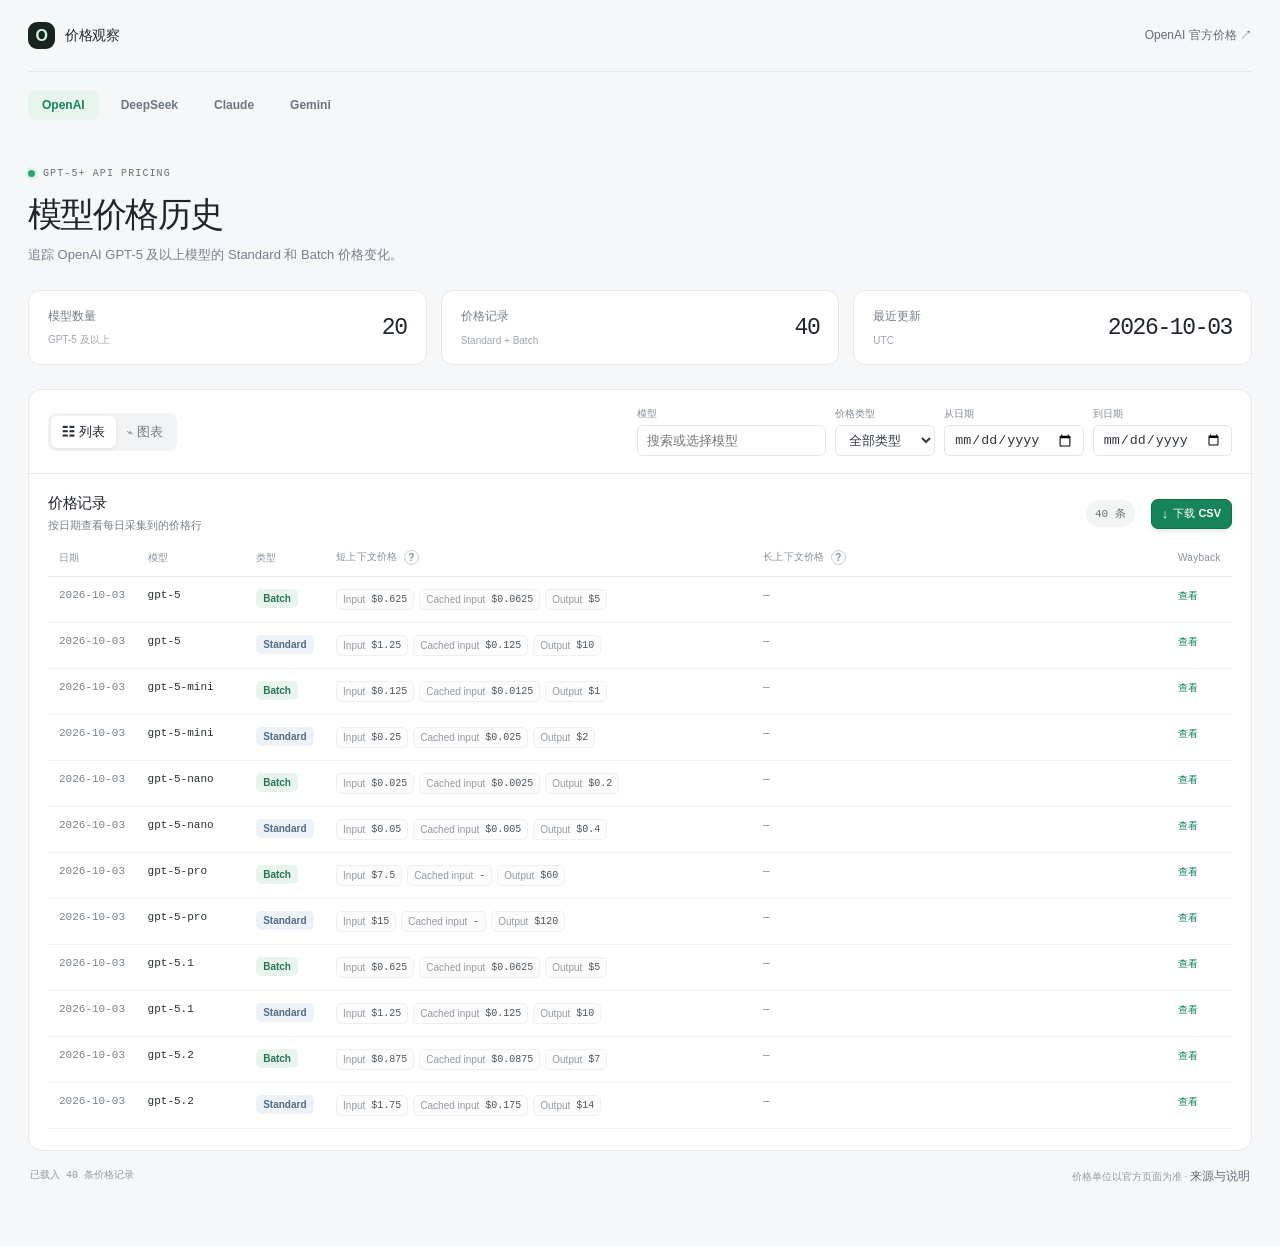
==== index.html @ 5eba77a4 "Unify archive link labels and explain pending captures" ====
<!doctype html>
<html lang="zh-CN">
  <head>
    <meta charset="utf-8">
    <meta name="viewport" content="width=device-width, initial-scale=1">
    <meta name="theme-color" content="#f6f7f9">
    <meta name="description" content="OpenAI GPT-5 及以上模型 API 价格历史">
    <title>OpenAI API 价格历史</title>
    <link rel="stylesheet" href="styles.css?v=ac58289c6f12">
    <script type="module" src="app.js?v=070aec556524"></script>
  </head>
  <body>
    <main class="shell">
      <header class="topbar">
        <a class="brand" href="./" aria-label="OpenAI API 价格历史首页">
          <span class="brand-mark">O</span>
          <span>价格观察</span>
        </a>
        <a class="source-link" href="https://developers.openai.com/api/docs/pricing?latest-pricing=batch" target="_blank" rel="noreferrer">OpenAI 官方价格 ↗</a>
      </header>

      <nav class="provider-nav" aria-label="服务商">
        <a href="./" aria-current="page">OpenAI</a>
        <a href="deepseek/">DeepSeek</a>
        <a href="claude/">Claude</a>
        <a href="gemini/">Gemini</a>
      </nav>

      <section class="intro">
        <div class="eyebrow"><span class="live-dot"></span> GPT-5+ API PRICING</div>
        <h1>模型价格历史</h1>
        <p>追踪 OpenAI GPT-5 及以上模型的 Standard 和 Batch 价格变化。</p>
      </section>

      <section class="summary" aria-label="数据概览">
        <article class="summary-card"><span>模型数量</span><strong id="model-count">—</strong><small>GPT-5 及以上</small></article>
        <article class="summary-card"><span>价格记录</span><strong id="record-count">—</strong><small>Standard + Batch</small></article>
        <article class="summary-card"><span>最近更新</span><strong id="latest-date">—</strong><small>UTC</small></article>
      </section>

      <section class="workspace">
        <div class="toolbar">
          <div class="view-switch" role="tablist" aria-label="展示方式">
            <button class="view-button active" data-view="list" role="tab" aria-selected="true">☷ <span>列表</span></button>
            <button class="view-button" data-view="chart" role="tab" aria-selected="false">⌁ <span>图表</span></button>
          </div>
          <div class="filters">
            <div class="model-filter">
              <label for="model-filter">模型</label>
              <div id="model-picker" class="model-picker">
                <input id="model-filter" type="search" role="combobox" aria-autocomplete="list" aria-expanded="false" aria-controls="model-options" placeholder="搜索或选择模型" autocomplete="off">
                <div id="model-options" class="model-options" role="listbox" hidden></div>
              </div>
            </div>
            <label>价格类型<select id="mode-filter"><option value="all">全部类型</option><option>Standard</option><option>Batch</option></select></label>
            <label>从日期<input id="from-filter" type="date"></label>
            <label>到日期<input id="to-filter" type="date"></label>
          </div>
        </div>

        <div id="list-view" class="view-panel">
          <div class="panel-heading">
            <div><h2>价格记录</h2><p>按日期查看每日采集到的价格行</p></div>
            <div class="panel-actions"><span id="visible-count" class="count-pill">0 条</span><span id="export-status" class="export-status" aria-live="polite"></span><button id="export-csv" class="export-button" type="button"><span aria-hidden="true">↓</span> 下载 CSV</button></div>
          </div>
          <div class="table-wrap">
            <table>
              <thead><tr><th>日期</th><th>模型</th><th>类型</th><th>短上下文价格 <button type="button" class="price-help" data-price-help aria-label="短上下文价格说明">?</button></th><th>长上下文价格 <button type="button" class="price-help" data-price-help aria-label="长上下文价格说明">?</button></th><th>Wayback</th></tr></thead>
              <tbody id="price-rows"><tr><td colspan="6" class="empty">正在读取价格历史…</td></tr></tbody>
            </table>
          </div>
        </div>

        <div id="chart-view" class="view-panel" hidden>
          <div class="panel-heading chart-heading">
            <div><h2>价格走势</h2><p>比较模型在所选价格类型和价格列下的每日变化</p></div>
            <label class="metric-select">价格列<select id="metric-filter"></select></label>
          </div>
          <div class="chart-wrap"><canvas id="price-chart" aria-label="模型价格历史折线图"></canvas></div>
          <div id="chart-legend" class="legend"></div>
          <p id="chart-empty" class="empty chart-empty" hidden>当前筛选条件没有可绘制的价格数据。</p>
        </div>
      </section>

      <footer><span id="status">正在载入数据…</span><span>价格单位以官方页面为准 · <a href="https://developers.openai.com/api/docs/pricing?latest-pricing=batch" target="_blank" rel="noreferrer">来源与说明</a></span></footer>
    </main>
  </body>
</html>
---- styles.css ----
:root{font-family:"DM Sans","Noto Sans SC",-apple-system,BlinkMacSystemFont,"Segoe UI",sans-serif;color:#20252d;background:#f6f7f9;font-synthesis:none;text-rendering:optimizeLegibility;--muted:#777f8b;--line:#e7e9ed;--green:#16845b;--green-pale:#e8f5ef;--surface:#fff;--mono:"DM Mono",ui-monospace,SFMono-Regular,Menlo,monospace}
*{box-sizing:border-box}body{margin:0;min-width:320px}.shell{width:100%;max-width:none;margin:0 auto;padding:0 28px 44px}.topbar{height:72px;display:flex;align-items:center;justify-content:space-between;border-bottom:1px solid var(--line)}a{color:inherit}.brand{display:flex;align-items:center;gap:10px;text-decoration:none;font-size:14px;font-weight:700;letter-spacing:-.02em}.brand-mark{display:grid;place-items:center;width:27px;height:27px;border-radius:9px;background:#19231f;color:#c8f4df;font-size:16px;font-weight:600}.source-link,footer a{color:#626c78;text-decoration:none;font-size:12px}.source-link:hover,footer a:hover{color:var(--green)}.intro{padding:48px 0 26px}.eyebrow{display:flex;align-items:center;gap:8px;color:#68736e;font:500 10px var(--mono);letter-spacing:.11em}.live-dot{width:7px;height:7px;background:#26a56d;border-radius:50%;box-shadow:0 0 0 3px #e0f2e9}.intro h1{font-size:34px;letter-spacing:-.045em;margin:13px 0 8px;font-weight:650}.intro p,.panel-heading p{color:var(--muted);font-size:13px;margin:0}.summary{display:grid;grid-template-columns:repeat(3,1fr);gap:14px;margin-bottom:24px}.summary-card{background:var(--surface);border:1px solid var(--line);border-radius:12px;padding:17px 19px;display:grid;grid-template-columns:1fr auto;grid-template-rows:auto auto;gap:8px}.summary-card span{color:var(--muted);font-size:12px}.summary-card strong{grid-column:2;grid-row:1/3;font:500 23px var(--mono);align-self:center;letter-spacing:-.06em}.summary-card small{font-size:10px;color:#a0a6ae}.workspace{background:var(--surface);border:1px solid var(--line);border-radius:14px;overflow:hidden}.toolbar{padding:17px 19px;border-bottom:1px solid var(--line);display:flex;align-items:center;justify-content:space-between;gap:18px}.view-switch{background:#f1f3f4;padding:3px;border-radius:8px;display:flex;flex:none}.view-button{border:0;background:transparent;border-radius:6px;padding:7px 11px;font:500 12px inherit;color:#737b85;cursor:pointer}.view-button.active{background:#fff;color:#242a31;box-shadow:0 1px 3px #18202a18}.filters{display:flex;align-items:center;gap:9px}.filters label,.metric-select{display:grid;gap:4px;font-size:10px;color:#838a94}.filters select,.filters input,.metric-select select{height:31px;border:1px solid #e3e6e9;border-radius:6px;background:#fff;color:#333a43;padding:0 9px;font:500 11px inherit;min-width:100px;outline-color:#86caaa}.filters input{min-width:124px}.view-panel{padding:20px 19px 10px}.view-panel[hidden]{display:none}.panel-heading{display:flex;align-items:center;justify-content:space-between;margin:0 0 17px}.panel-heading h2{font-size:15px;margin:0 0 5px;letter-spacing:-.02em}.panel-heading p{font-size:11px}.count-pill{font:11px var(--mono);color:#66706b;background:#f2f5f3;border-radius:20px;padding:6px 9px}.table-wrap{overflow:auto;max-height:590px}table{width:100%;border-collapse:collapse;min-width:960px}th{text-align:left;color:#8a919a;font-weight:500;font-size:10px;letter-spacing:.025em;padding:0 11px 11px;border-bottom:1px solid var(--line);position:sticky;top:0;background:#fff}td{padding:12px 11px;border-bottom:1px solid #f0f1f3;font-size:11px;vertical-align:top}tbody tr:hover{background:#fbfcfb}.unit-note{font-weight:400;color:#adb2b9;margin-left:6px}.date-cell{font:11px var(--mono);color:#79818a;white-space:nowrap}.model-name{font:500 11px var(--mono);color:#28322d;white-space:nowrap}.mode-badge{display:inline-flex;align-items:center;border-radius:5px;padding:4px 7px;font-size:10px;font-weight:600;white-space:nowrap}.mode-standard{background:#edf2f8;color:#506b88}.mode-batch{background:var(--green-pale);color:#287651}.price-values{display:flex;flex-wrap:wrap;gap:5px;max-width:590px}.price-chip{display:inline-flex;gap:6px;align-items:center;border:1px solid #edf0f1;border-radius:5px;padding:4px 6px;background:#fcfcfc;font:10px var(--mono);color:#4d565f;white-space:nowrap}.price-chip b{font-family:"DM Sans","Noto Sans SC",sans-serif;font-weight:500;color:#939aa2}.empty{text-align:center;color:#858d97;padding:38px 10px!important;font-size:12px}.chart-heading{align-items:flex-end}.metric-select{font-size:10px}.metric-select select{min-width:190px}.chart-wrap{width:100%;height:350px;position:relative}.chart-wrap canvas{width:100%;height:100%;display:block}.legend{display:flex;justify-content:center;gap:16px;flex-wrap:wrap;padding:12px 0 20px}.legend-item{display:flex;align-items:center;gap:7px;color:#68717c;font-size:10px}.legend-swatch{width:16px;height:3px;border-radius:3px}.chart-empty{padding:28px 10px!important}footer{display:flex;justify-content:space-between;gap:20px;color:#9299a2;font-size:10px;padding:17px 2px}footer span:first-child{font-family:var(--mono)}
@media(max-width:900px){.shell{padding-left:20px;padding-right:20px}.toolbar{align-items:flex-start;flex-direction:column}.filters{width:100%;flex-wrap:wrap}.filters label{flex:1;min-width:125px}.filters select,.filters input{width:100%}.chart-wrap{height:300px}}
@media(max-width:560px){.shell{padding:0 14px 28px}.topbar{height:60px}.intro{padding:34px 0 22px}.intro h1{font-size:29px}.summary{gap:7px}.summary-card{padding:12px 10px;gap:6px}.summary-card span{font-size:10px}.summary-card strong{font-size:17px}.summary-card small{font-size:9px}.view-panel{padding:16px 12px 8px}.toolbar{padding:13px 12px}.filters{gap:7px}.filters label{min-width:calc(50% - 7px)}.chart-heading{align-items:flex-start;gap:12px;flex-direction:column}.metric-select,.metric-select select{width:100%}.chart-wrap{height:260px}footer{flex-direction:column;gap:7px}}
.model-filter{display:grid;gap:4px;flex:1;min-width:145px}.model-filter label{font-size:10px;color:#838a94}.model-picker{position:relative;width:100%}.model-picker input{width:100%;height:31px;border:1px solid #e3e6e9;border-radius:6px;background:#fff;color:#333a43;padding:0 9px;font:500 11px inherit;min-width:0;outline-color:#86caaa}.model-options{position:absolute;z-index:30;top:calc(100% + 8px);left:50%;transform:translateX(-50%);width:min(390px,calc(100vw - 36px));max-height:min(320px,50vh);overflow:auto;padding:7px;background:#f8fcfc;border:1px solid #e5eded;border-radius:13px;box-shadow:0 12px 28px #14252220}.model-options[hidden]{display:none}.model-option{display:block;width:100%;min-height:42px;padding:10px 14px;border:0;border-radius:8px;background:transparent;color:#202a2e;text-align:left;font:600 12px inherit;cursor:pointer}.model-option:hover,.model-option.highlighted{background:#e9f3f1}.model-option[aria-selected="true"]{color:var(--green)}.model-options-empty{padding:14px;color:var(--muted);font-size:12px;text-align:center}.panel-actions{display:flex;align-items:center;gap:8px}.export-status{font-size:10px;color:#68736e;white-space:nowrap}.export-button{height:30px;border:1px solid #126b4b;border-radius:7px;background:var(--green);color:#fff;padding:0 10px;font:600 11px inherit;cursor:pointer;box-shadow:0 2px 5px #16845b24;transition:background .15s,border-color .15s,transform .15s}.export-button:hover{background:#106b49;border-color:#0d603f;transform:translateY(-1px)}.export-button:focus-visible{outline:3px solid #a8dfc3;outline-offset:2px}.export-button span{font-size:13px;vertical-align:-1px;margin-right:2px}
table{min-width:960px}.archive-link{color:var(--green);font-size:10px;text-decoration:none;white-space:nowrap}.archive-link:hover{text-decoration:underline}
[hidden]{display:none!important}.provider-nav{display:flex;gap:8px;flex-wrap:wrap;padding-top:18px}.provider-nav a{padding:8px 14px;border-radius:8px;text-decoration:none;color:#6c7580;font-size:12px;font-weight:600}.provider-nav a:hover{background:#eef1f2}.provider-nav a[aria-current="page"]{background:var(--green-pale);color:var(--green)}.mode-other{background:#f1edf8;color:#72608d}.provider-price-values{max-width:none;gap:5px}.provider-price-values .price-chip{white-space:normal;align-items:baseline;line-height:1.5}.provider-price-values .price-chip b{flex:none}.provider-price-values .price-chip span{overflow-wrap:anywhere}body[data-provider] td:nth-child(4){width:60%}.model-option{font-family:inherit;font-size:12px;font-weight:600}.export-button{font-family:inherit;font-size:11px;font-weight:600}

.price-help{display:inline-flex;align-items:center;justify-content:center;width:15px;height:15px;margin-left:3px;padding:0;border:1px solid #c6cdd2;border-radius:50%;background:#fff;color:#849099;font:600 10px sans-serif;cursor:help;vertical-align:middle}.price-help:hover,.price-help:focus-visible{border-color:var(--green);color:var(--green)}.price-help-popover{position:fixed;z-index:100;width:min(450px,calc(100vw - 24px));max-height:min(420px,calc(100vh - 24px));overflow:auto;padding:13px 15px;border:1px solid #dce7e1;border-radius:9px;background:#fff;color:#54615b;box-shadow:0 8px 25px #14252224;font:11px/1.8 sans-serif;white-space:pre-line;overflow-wrap:anywhere}.price-details{display:block;border:0;padding:4px 0 0;background:transparent;color:var(--green);font:10px inherit;cursor:pointer}body[data-provider="gemini"] .price-chip{max-width:360px}body[data-provider="gemini"] .price-chip span{white-space:normal}
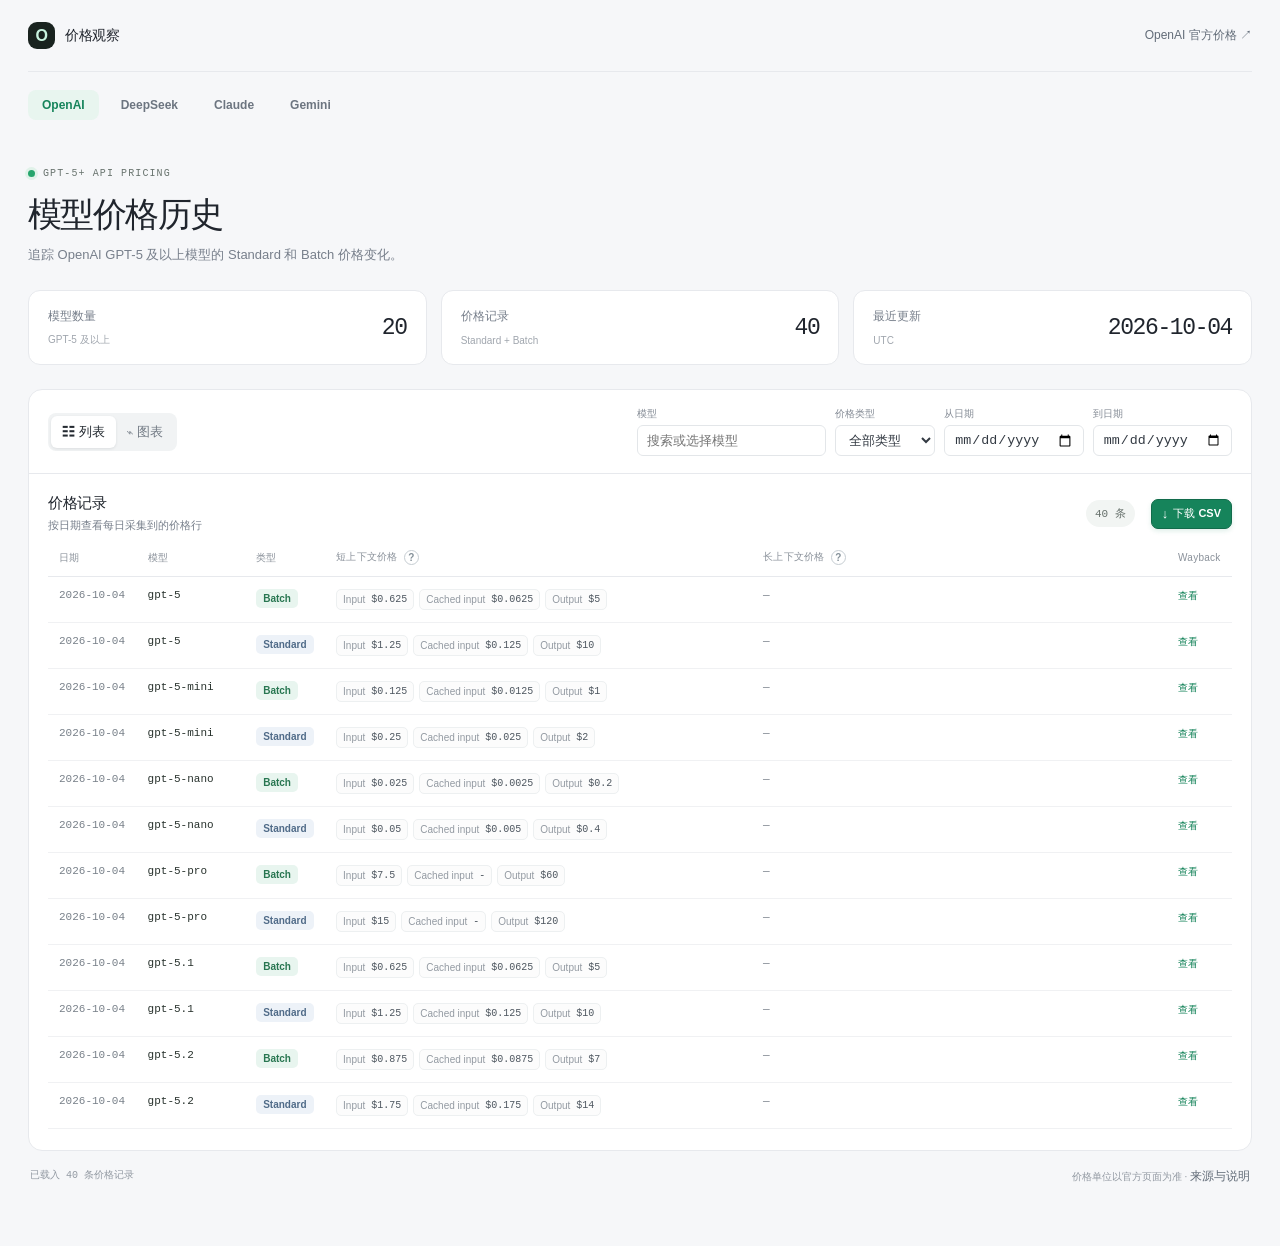
==== commit b8e79cba: "Make Gemini price details button more compact" ====
--- a/index.html
+++ b/index.html
@@ -6,8 +6,8 @@
     <meta name="theme-color" content="#f6f7f9">
     <meta name="description" content="OpenAI GPT-5 及以上模型 API 价格历史">
     <title>OpenAI API 价格历史</title>
-    <link rel="stylesheet" href="styles.css?v=ac58289c6f12">
-    <script type="module" src="app.js?v=070aec556524"></script>
+    <link rel="stylesheet" href="styles.css?v=e8f44a976978">
+    <script type="module" src="app.js?v=d74a92fcccf0"></script>
   </head>
   <body>
     <main class="shell">
--- a/styles.css
+++ b/styles.css
@@ -6,4 +6,4 @@
 table{min-width:960px}.archive-link{color:var(--green);font-size:10px;text-decoration:none;white-space:nowrap}.archive-link:hover{text-decoration:underline}
 [hidden]{display:none!important}.provider-nav{display:flex;gap:8px;flex-wrap:wrap;padding-top:18px}.provider-nav a{padding:8px 14px;border-radius:8px;text-decoration:none;color:#6c7580;font-size:12px;font-weight:600}.provider-nav a:hover{background:#eef1f2}.provider-nav a[aria-current="page"]{background:var(--green-pale);color:var(--green)}.mode-other{background:#f1edf8;color:#72608d}.provider-price-values{max-width:none;gap:5px}.provider-price-values .price-chip{white-space:normal;align-items:baseline;line-height:1.5}.provider-price-values .price-chip b{flex:none}.provider-price-values .price-chip span{overflow-wrap:anywhere}body[data-provider] td:nth-child(4){width:60%}.model-option{font-family:inherit;font-size:12px;font-weight:600}.export-button{font-family:inherit;font-size:11px;font-weight:600}
 
-.price-help{display:inline-flex;align-items:center;justify-content:center;width:15px;height:15px;margin-left:3px;padding:0;border:1px solid #c6cdd2;border-radius:50%;background:#fff;color:#849099;font:600 10px sans-serif;cursor:help;vertical-align:middle}.price-help:hover,.price-help:focus-visible{border-color:var(--green);color:var(--green)}.price-help-popover{position:fixed;z-index:100;width:min(450px,calc(100vw - 24px));max-height:min(420px,calc(100vh - 24px));overflow:auto;padding:13px 15px;border:1px solid #dce7e1;border-radius:9px;background:#fff;color:#54615b;box-shadow:0 8px 25px #14252224;font:11px/1.8 sans-serif;white-space:pre-line;overflow-wrap:anywhere}.price-details{display:block;border:0;padding:4px 0 0;background:transparent;color:var(--green);font:10px inherit;cursor:pointer}body[data-provider="gemini"] .price-chip{max-width:360px}body[data-provider="gemini"] .price-chip span{white-space:normal}
+.price-help{display:inline-flex;align-items:center;justify-content:center;width:15px;height:15px;margin-left:3px;padding:0;border:1px solid #c6cdd2;border-radius:50%;background:#fff;color:#849099;font:600 10px sans-serif;cursor:help;vertical-align:middle}.price-help:hover,.price-help:focus-visible{border-color:var(--green);color:var(--green)}.price-help-popover{position:fixed;z-index:100;width:min(450px,calc(100vw - 24px));max-height:min(420px,calc(100vh - 24px));overflow:auto;padding:13px 15px;border:1px solid #dce7e1;border-radius:9px;background:#fff;color:#54615b;box-shadow:0 8px 25px #14252224;font:11px/1.8 sans-serif;white-space:pre-line;overflow-wrap:anywhere}.price-details{display:block;width:max-content;border:0;padding:2px 0 0;background:transparent;color:var(--green);font-family:inherit;font-size:9px;font-weight:500;line-height:1.3;cursor:pointer}body[data-provider="gemini"] .price-chip{max-width:360px}body[data-provider="gemini"] .price-chip span{white-space:normal}
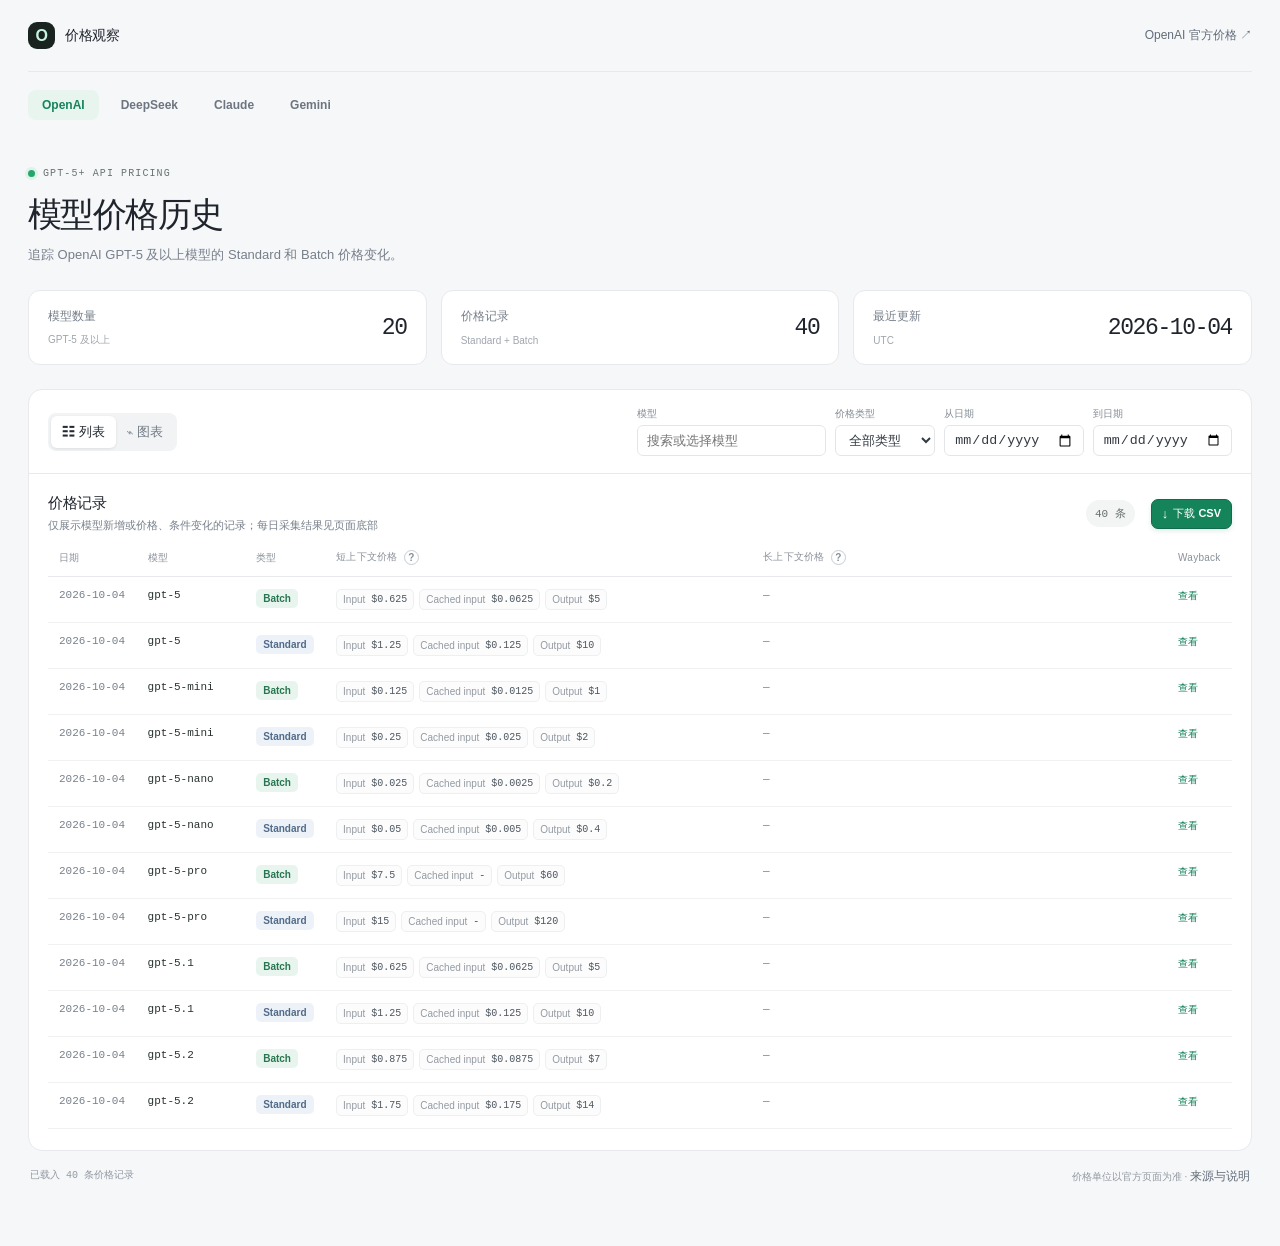
==== commit a3c83ff9: "Show only model pricing changes and remove duplicate snapshots" ====
--- a/index.html
+++ b/index.html
@@ -7,7 +7,7 @@
     <meta name="description" content="OpenAI GPT-5 及以上模型 API 价格历史">
     <title>OpenAI API 价格历史</title>
     <link rel="stylesheet" href="styles.css?v=e8f44a976978">
-    <script type="module" src="app.js?v=d74a92fcccf0"></script>
+    <script type="module" src="app.js?v=11e66a15930b"></script>
   </head>
   <body>
     <main class="shell">
@@ -60,7 +60,7 @@
 
         <div id="list-view" class="view-panel">
           <div class="panel-heading">
-            <div><h2>价格记录</h2><p>按日期查看每日采集到的价格行</p></div>
+            <div><h2>价格记录</h2><p>仅展示模型新增或价格、条件变化的记录；每日采集结果见页面底部</p></div>
             <div class="panel-actions"><span id="visible-count" class="count-pill">0 条</span><span id="export-status" class="export-status" aria-live="polite"></span><button id="export-csv" class="export-button" type="button"><span aria-hidden="true">↓</span> 下载 CSV</button></div>
           </div>
           <div class="table-wrap">
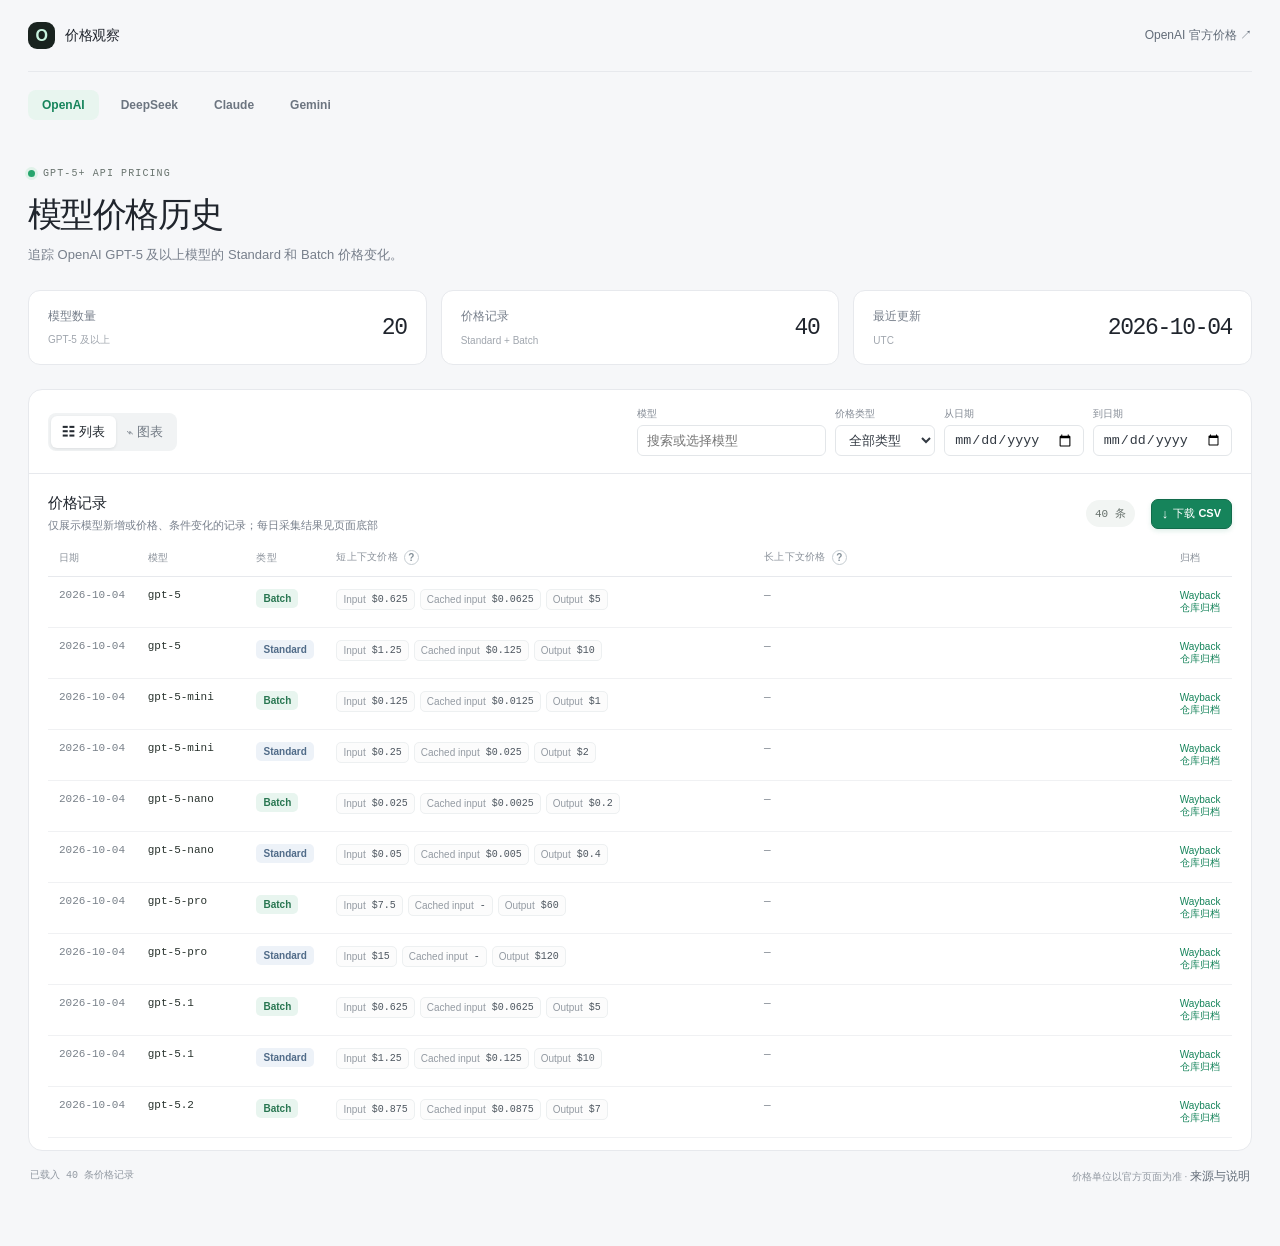
==== commit 380227eb: "新增官方价格原文仓库归档页面及 Wayback 备用入口 1、归档页面：读取历史快照对应的完整原文，展示采集时间、官方来源和原始文件入口，校验归档路径并以文本显示 HTML。  2、价格列表：四家页面" ====
--- a/index.html
+++ b/index.html
@@ -7,7 +7,7 @@
     <meta name="description" content="OpenAI GPT-5 及以上模型 API 价格历史">
     <title>OpenAI API 价格历史</title>
     <link rel="stylesheet" href="styles.css?v=e8f44a976978">
-    <script type="module" src="app.js?v=11e66a15930b"></script>
+    <script type="module" src="app.js?v=fc1bb57a161a"></script>
   </head>
   <body>
     <main class="shell">
@@ -65,7 +65,7 @@
           </div>
           <div class="table-wrap">
             <table>
-              <thead><tr><th>日期</th><th>模型</th><th>类型</th><th>短上下文价格 <button type="button" class="price-help" data-price-help aria-label="短上下文价格说明">?</button></th><th>长上下文价格 <button type="button" class="price-help" data-price-help aria-label="长上下文价格说明">?</button></th><th>Wayback</th></tr></thead>
+              <thead><tr><th>日期</th><th>模型</th><th>类型</th><th>短上下文价格 <button type="button" class="price-help" data-price-help aria-label="短上下文价格说明">?</button></th><th>长上下文价格 <button type="button" class="price-help" data-price-help aria-label="长上下文价格说明">?</button></th><th>归档</th></tr></thead>
               <tbody id="price-rows"><tr><td colspan="6" class="empty">正在读取价格历史…</td></tr></tbody>
             </table>
           </div>
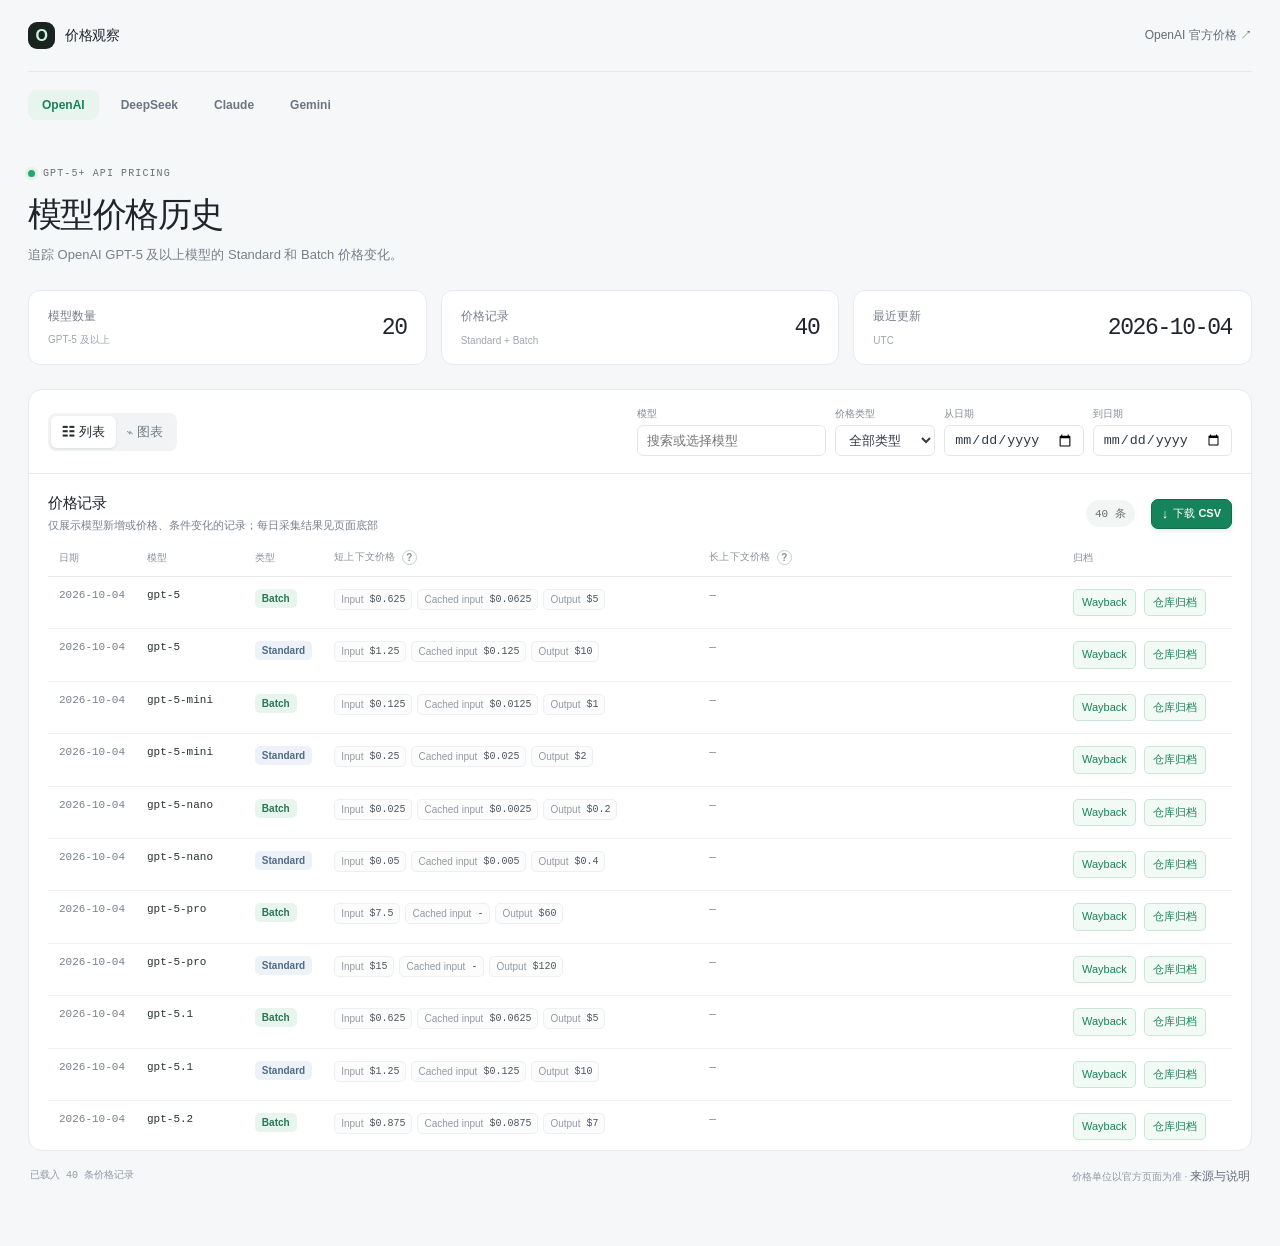
==== commit fb1ada4f: "将 DeepSeek 归档渲染为正文页面并并排展示归档按钮 1、DeepSeek 仓库归档：提取历史 HTML 正文，在隔离框架内展示价格表和说明，保留原始文件入口并禁止执行归档脚本。  2、价格历史" ====
--- a/index.html
+++ b/index.html
@@ -6,8 +6,8 @@
     <meta name="theme-color" content="#f6f7f9">
     <meta name="description" content="OpenAI GPT-5 及以上模型 API 价格历史">
     <title>OpenAI API 价格历史</title>
-    <link rel="stylesheet" href="styles.css?v=e8f44a976978">
-    <script type="module" src="app.js?v=fc1bb57a161a"></script>
+    <link rel="stylesheet" href="styles.css?v=1e4b6ddc2e44">
+    <script type="module" src="app.js?v=b722b9d6f1cf"></script>
   </head>
   <body>
     <main class="shell">
--- a/styles.css
+++ b/styles.css
@@ -7,3 +7,5 @@
 [hidden]{display:none!important}.provider-nav{display:flex;gap:8px;flex-wrap:wrap;padding-top:18px}.provider-nav a{padding:8px 14px;border-radius:8px;text-decoration:none;color:#6c7580;font-size:12px;font-weight:600}.provider-nav a:hover{background:#eef1f2}.provider-nav a[aria-current="page"]{background:var(--green-pale);color:var(--green)}.mode-other{background:#f1edf8;color:#72608d}.provider-price-values{max-width:none;gap:5px}.provider-price-values .price-chip{white-space:normal;align-items:baseline;line-height:1.5}.provider-price-values .price-chip b{flex:none}.provider-price-values .price-chip span{overflow-wrap:anywhere}body[data-provider] td:nth-child(4){width:60%}.model-option{font-family:inherit;font-size:12px;font-weight:600}.export-button{font-family:inherit;font-size:11px;font-weight:600}
 
 .price-help{display:inline-flex;align-items:center;justify-content:center;width:15px;height:15px;margin-left:3px;padding:0;border:1px solid #c6cdd2;border-radius:50%;background:#fff;color:#849099;font:600 10px sans-serif;cursor:help;vertical-align:middle}.price-help:hover,.price-help:focus-visible{border-color:var(--green);color:var(--green)}.price-help-popover{position:fixed;z-index:100;width:min(450px,calc(100vw - 24px));max-height:min(420px,calc(100vh - 24px));overflow:auto;padding:13px 15px;border:1px solid #dce7e1;border-radius:9px;background:#fff;color:#54615b;box-shadow:0 8px 25px #14252224;font:11px/1.8 sans-serif;white-space:pre-line;overflow-wrap:anywhere}.price-details{display:block;width:max-content;border:0;padding:2px 0 0;background:transparent;color:var(--green);font-family:inherit;font-size:9px;font-weight:500;line-height:1.3;cursor:pointer}body[data-provider="gemini"] .price-chip{max-width:360px}body[data-provider="gemini"] .price-chip span{white-space:normal}
+
+table th:last-child,table td.archive-cell{width:170px;min-width:170px;white-space:nowrap}.archive-cell .archive-link{display:inline-block;padding:5px 8px;border:1px solid #cde4d8;border-radius:5px;background:#f2faf5;font-size:11px;line-height:1.4}.archive-cell .archive-link+.archive-link{margin-left:8px}
